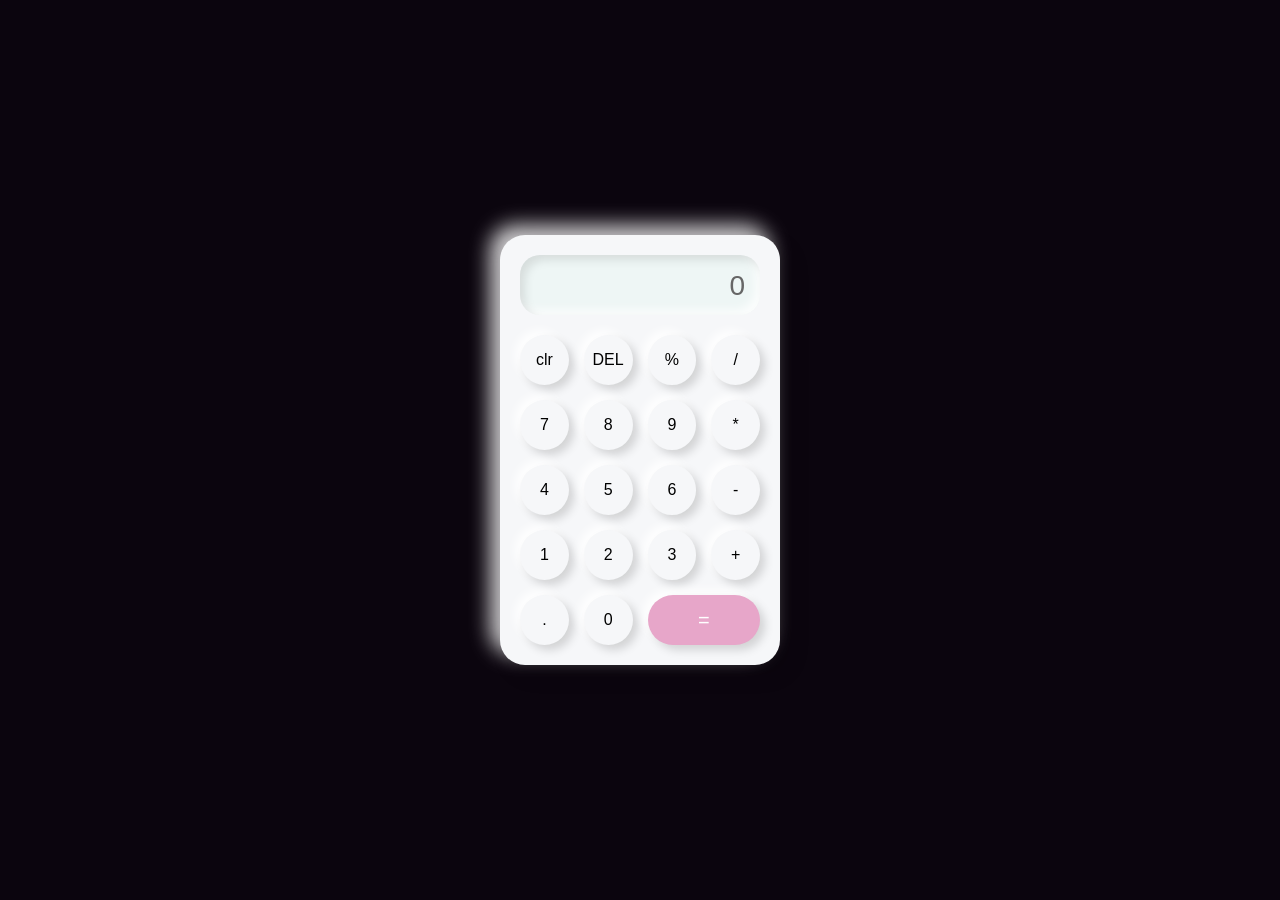
==== index.html @ c7df20d6 "project" ====
<!DOCTYPE html>
<html lang="en">
<head>
  <meta charset="UTF-8" />
  <title>Calculator UI</title>
  <link rel="stylesheet" href="style.css" />
</head>
<body>
  <div class="calculator">
    <div class="display">0</div>

    <div class="buttons">
      <button class="btn">clr</button>
      <button class="btn">DEL</button>
      <button class="btn">%</button>
      <button class="btn">/</button>

      <button class="btn">7</button>
      <button class="btn">8</button>
      <button class="btn">9</button>
      <button class="btn">*</button>

      <button class="btn">4</button>
      <button class="btn">5</button>
      <button class="btn">6</button>
      <button class="btn">-</button>

      <button class="btn">1</button>
      <button class="btn">2</button>
      <button class="btn">3</button>
      <button class="btn">+</button>

      <button class="btn">.</button>
      <button class="btn">0</button>
      <button class="btn equal">=</button>
    </div>
  </div>
</body>
</html>
---- style.css ----
* {
  box-sizing: border-box;
  font-family: "Segoe UI", sans-serif;
}

body {
  margin: 0;
  min-height: 100vh;
  display: flex;
  justify-content: center;
  align-items: center;
  background: #0b050e;
}

.calculator {
  width: 280px;
  padding: 20px;
  border-radius: 25px;
  background: #f6f7f9;
  box-shadow:
    10px 10px 20px rgba(0, 0, 0, 0.15),
    -10px -10px 20px rgba(255, 255, 255, 0.8);
}

.display {
  height: 60px;
  margin-bottom: 20px;
  padding: 15px;
  border-radius: 20px;
  background: #eef6f5;
  text-align: right;
  font-size: 28px;
  color: #666;
  box-shadow:
    inset 5px 5px 10px rgba(0, 0, 0, 0.1),
    inset -5px -5px 10px rgba(255, 255, 255, 0.8);
}

.buttons {
  display: grid;
  grid-template-columns: repeat(4, 1fr);
  gap: 15px;
}

.btn {
  height: 50px;
  border: none;
  border-radius: 50%;
  background: #f6f7f9;
  font-size: 16px;
  cursor: pointer;
  box-shadow:
    5px 5px 10px rgba(0, 0, 0, 0.15),
    -5px -5px 10px rgba(255, 255, 255, 0.9);
}

.btn:active {
  box-shadow:
    inset 4px 4px 8px rgba(0, 0, 0, 0.15),
    inset -4px -4px 8px rgba(255, 255, 255, 0.9);
}

.equal {
  grid-column: span 2;
  border-radius: 30px;
  background: #e7a6c9;
  color: white;
  font-size: 20px;
}
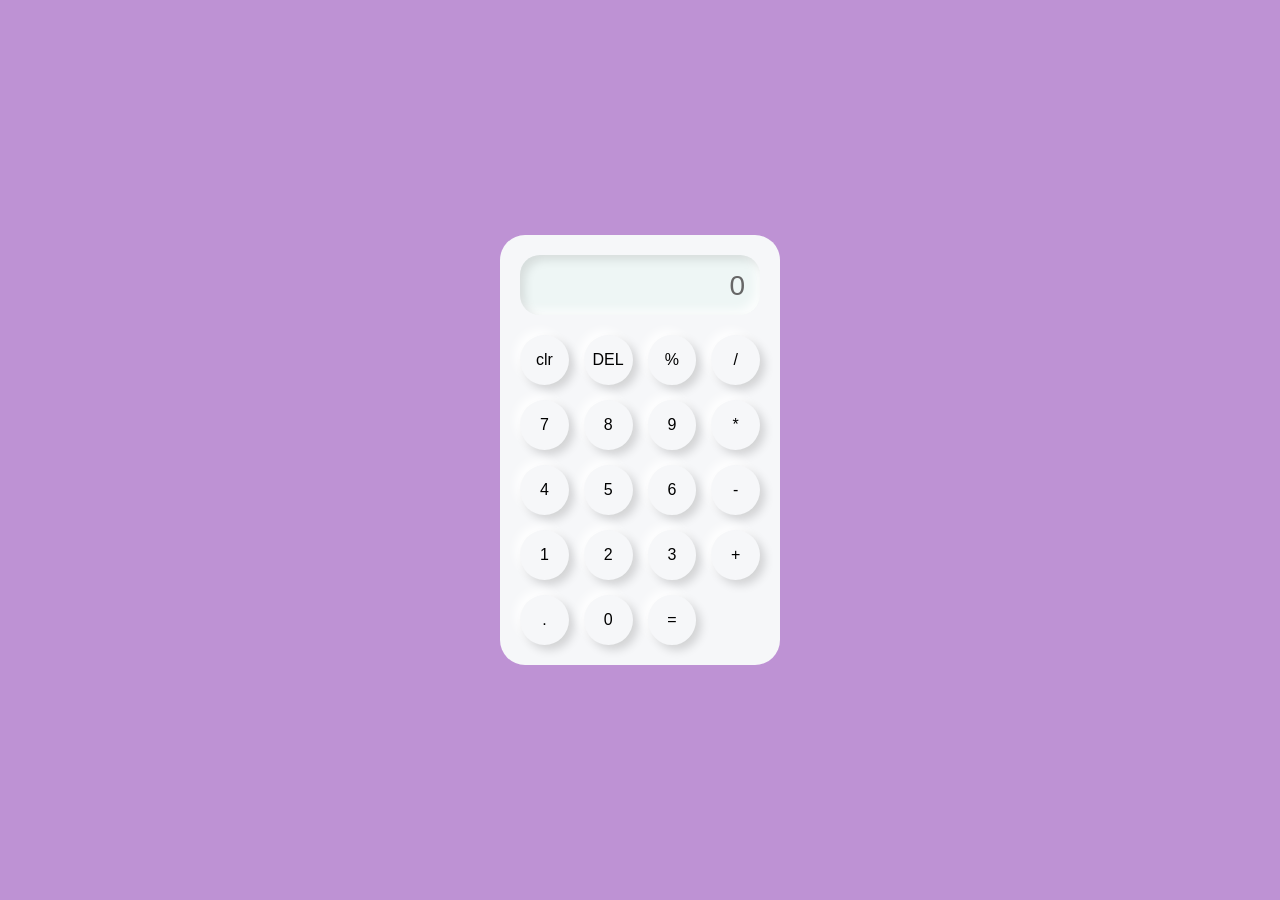
==== commit ea702e33: "calculater" ====
--- a/index.html
+++ b/index.html
@@ -10,7 +10,7 @@
     <div class="display">0</div>
 
     <div class="buttons">
-      <button class="btn">clr</button>
+      <button class="btn" >clr</button>
       <button class="btn">DEL</button>
       <button class="btn">%</button>
       <button class="btn">/</button>
@@ -32,8 +32,10 @@
 
       <button class="btn">.</button>
       <button class="btn">0</button>
-      <button class="btn equal">=</button>
+      <button class="btn">=</button>
     </div>
   </div>
+
+  <script src="./fun.js"></script>
 </body>
 </html>
--- a/style.css
+++ b/style.css
@@ -9,7 +9,7 @@
   display: flex;
   justify-content: center;
   align-items: center;
-  background: #0b050e;
+  background: #be92d4;
 }
 
 .calculator {
@@ -17,9 +17,9 @@
   padding: 20px;
   border-radius: 25px;
   background: #f6f7f9;
-  box-shadow:
+  /* box-shadow:
     10px 10px 20px rgba(0, 0, 0, 0.15),
-    -10px -10px 20px rgba(255, 255, 255, 0.8);
+    -10px -10px 20px rgba(255, 255, 255, 0.8); */
 }
 
 .display {
@@ -66,4 +66,5 @@
   background: #e7a6c9;
   color: white;
   font-size: 20px;
+
 }
